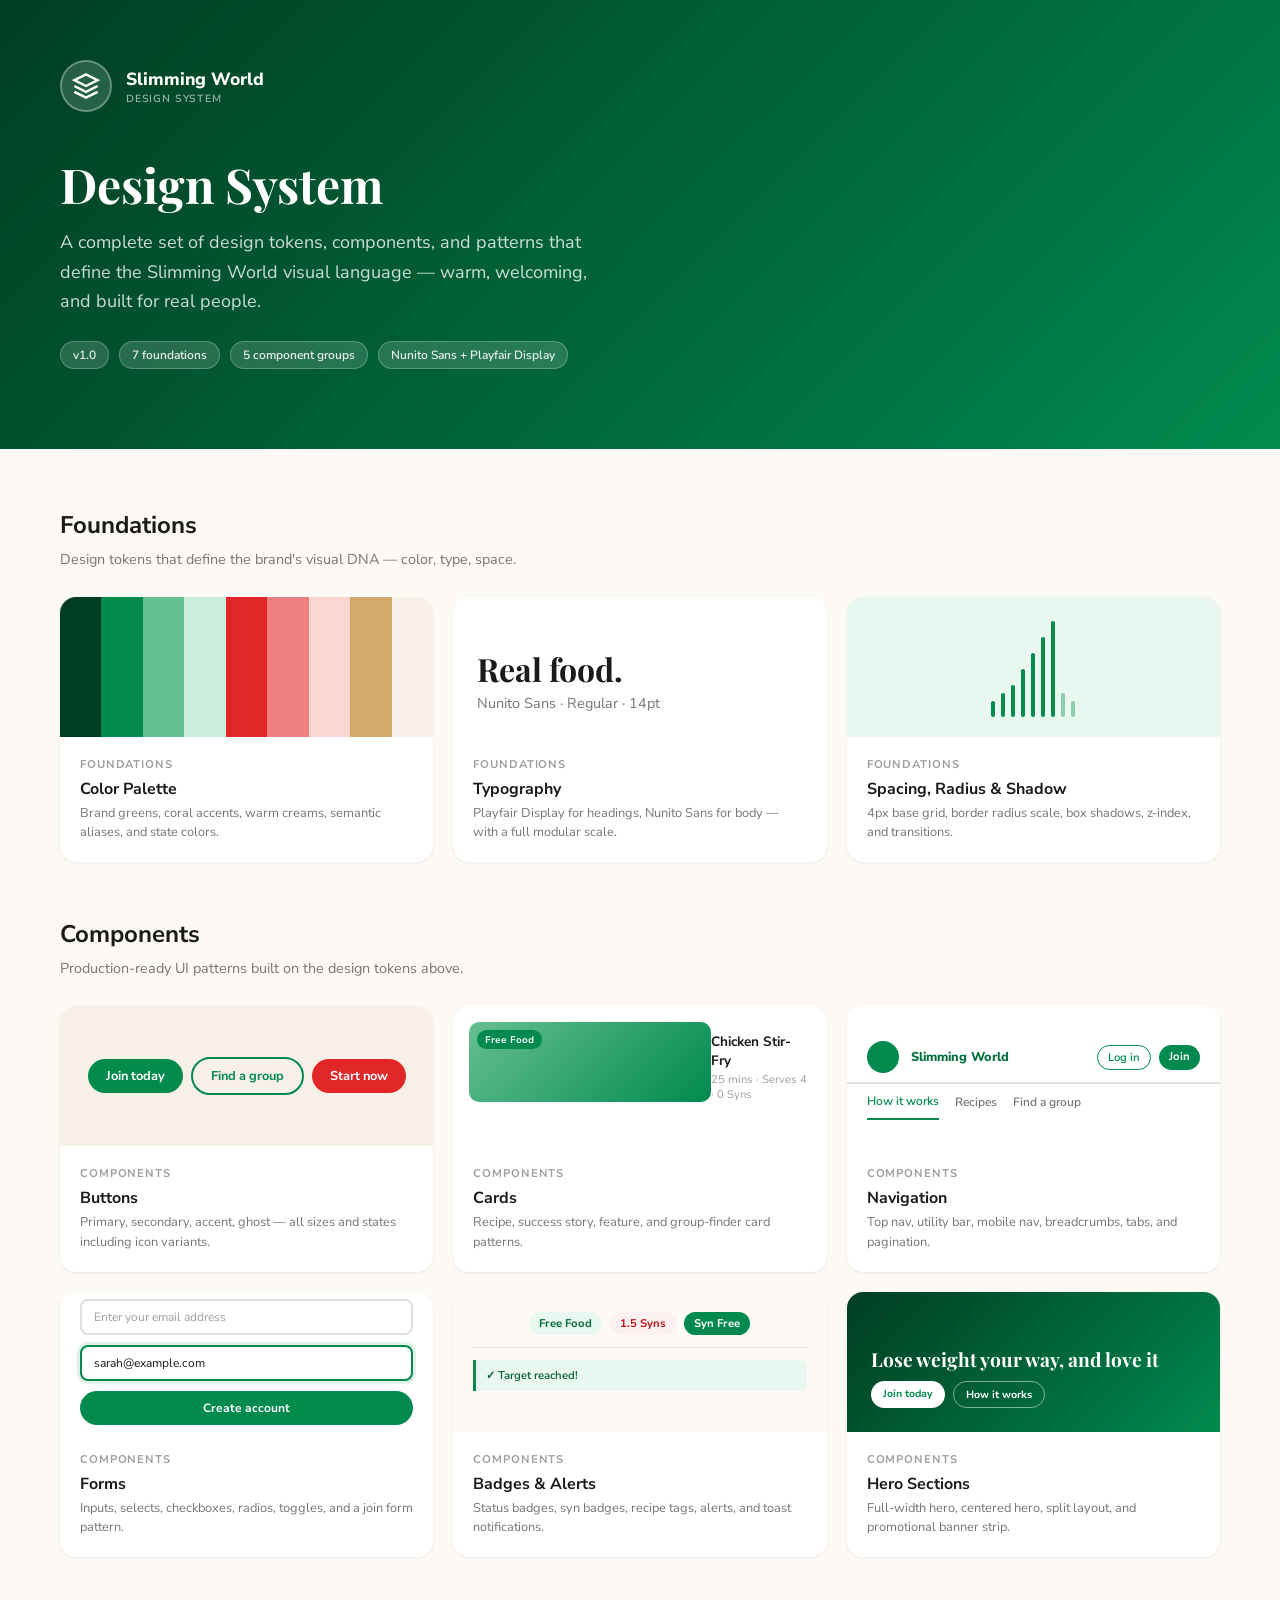
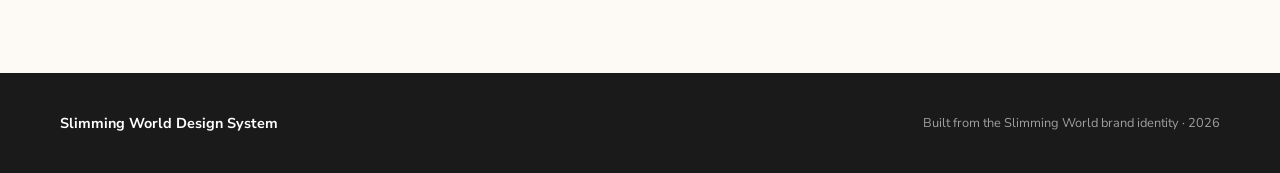
==== design-system/index.html @ 6410ade2 "Add Slimming World design system Complete design system derived from Slimming World's brand identity" ====
<!-- @dsCard group="Overview" -->
<!DOCTYPE html>
<html lang="en">
<head>
<meta charset="UTF-8">
<meta name="viewport" content="width=device-width, initial-scale=1.0">
<title>Slimming World Design System</title>
<link href="https://fonts.googleapis.com/css2?family=Playfair+Display:wght@700&family=Nunito+Sans:wght@400;600;700;800&display=swap" rel="stylesheet">
<style>
  *, *::before, *::after { box-sizing: border-box; margin: 0; padding: 0; }
  body { font-family: 'Nunito Sans', sans-serif; background: #fdfaf5; color: #1a1a1a; }

  header { background: linear-gradient(135deg, #003d22 0%, #008a4e 100%); padding: 60px 60px 80px; }
  header .logo-row { display:flex; align-items:center; gap:14px; margin-bottom:40px; }
  header .logo-mark { width:52px; height:52px; border-radius:50%; background:rgba(255,255,255,0.15); border:2px solid rgba(255,255,255,0.3); display:flex; align-items:center; justify-content:center; }
  header .logo-text { font-size:1.1rem; font-weight:800; color:#fff; }
  header .logo-sub { font-size:0.65rem; font-weight:600; color:rgba(255,255,255,0.6); text-transform:uppercase; letter-spacing:0.08em; display:block; }
  header h1 { font-family:'Playfair Display',serif; font-size:3rem; font-weight:700; color:#fff; margin-bottom:12px; }
  header p { font-size:1.125rem; color:rgba(255,255,255,0.8); max-width:560px; line-height:1.65; }
  header .badges { display:flex; gap:10px; margin-top:24px; flex-wrap:wrap; }
  header .hbadge { background:rgba(255,255,255,0.15); border:1px solid rgba(255,255,255,0.25); color:rgba(255,255,255,0.9); font-size:0.75rem; font-weight:600; padding:5px 12px; border-radius:9999px; }

  .content { padding: 60px; }
  .section-title { font-size:1.5rem; font-weight:700; color:#1a1a1a; margin-bottom:8px; }
  .section-sub { font-size:0.9rem; color:#757575; margin-bottom:28px; }

  .card-grid { display:grid; grid-template-columns: repeat(auto-fill, minmax(280px, 1fr)); gap:20px; margin-bottom:56px; }
  .ds-card { background:#fff; border-radius:16px; overflow:hidden; box-shadow:0 1px 3px rgba(0,0,0,0.08); transition:all 250ms; cursor:pointer; text-decoration:none; color:inherit; display:block; }
  .ds-card:hover { box-shadow:0 10px 30px rgba(0,138,78,0.15); transform:translateY(-3px); }
  .ds-card .thumb { height:140px; display:flex; align-items:center; justify-content:center; }
  .ds-card .info { padding:20px; }
  .ds-card .name { font-weight:700; font-size:1rem; margin-bottom:4px; }
  .ds-card .desc { font-size:0.8rem; color:#757575; line-height:1.5; }
  .ds-card .group { font-size:0.7rem; font-weight:700; text-transform:uppercase; letter-spacing:0.08em; color:#9e9e9e; margin-bottom:6px; }

  /* Token previews */
  .color-strip { height:100%; display:flex; }
  .color-strip div { flex:1; }

  /* Footer */
  footer { background:#1a1a1a; color:#9e9e9e; padding:40px 60px; display:flex; align-items:center; justify-content:space-between; }
  footer .logo { font-weight:700; color:#fff; font-size:0.9rem; }
  footer .meta { font-size:0.8rem; }
</style>
</head>
<body>

<header>
  <div class="logo-row">
    <div class="logo-mark">
      <svg width="28" height="28" viewBox="0 0 24 24" fill="none" stroke="white" stroke-width="2"><path d="M12 2L2 7l10 5 10-5-10-5z"/><path d="M2 17l10 5 10-5"/><path d="M2 12l10 5 10-5"/></svg>
    </div>
    <div>
      <div class="logo-text">Slimming World</div>
      <span class="logo-sub">Design System</span>
    </div>
  </div>
  <h1>Design System</h1>
  <p>A complete set of design tokens, components, and patterns that define the Slimming World visual language — warm, welcoming, and built for real people.</p>
  <div class="badges">
    <span class="hbadge">v1.0</span>
    <span class="hbadge">7 foundations</span>
    <span class="hbadge">5 component groups</span>
    <span class="hbadge">Nunito Sans + Playfair Display</span>
  </div>
</header>

<div class="content">

  <div class="section-title">Foundations</div>
  <div class="section-sub">Design tokens that define the brand's visual DNA — color, type, space.</div>
  <div class="card-grid">

    <a href="foundations/colors.html" class="ds-card">
      <div class="thumb">
        <div class="color-strip" style="width:100%;height:100%">
          <div style="background:#003d22"></div>
          <div style="background:#008a4e"></div>
          <div style="background:#66be93"></div>
          <div style="background:#ccecdb"></div>
          <div style="background:#e02626"></div>
          <div style="background:#f08080"></div>
          <div style="background:#fbd4d4"></div>
          <div style="background:#d4a96a"></div>
          <div style="background:#f7f0e6"></div>
        </div>
      </div>
      <div class="info">
        <div class="group">Foundations</div>
        <div class="name">Color Palette</div>
        <div class="desc">Brand greens, coral accents, warm creams, semantic aliases, and state colors.</div>
      </div>
    </a>

    <a href="foundations/typography.html" class="ds-card">
      <div class="thumb" style="background:#fff;padding:24px;flex-direction:column;align-items:flex-start;justify-content:flex-end;gap:8px;">
        <div style="font-family:'Playfair Display',serif;font-size:2rem;font-weight:700;color:#1a1a1a;line-height:1">Real food.</div>
        <div style="font-family:'Nunito Sans',sans-serif;font-size:0.9rem;color:#757575">Nunito Sans · Regular · 14pt</div>
      </div>
      <div class="info">
        <div class="group">Foundations</div>
        <div class="name">Typography</div>
        <div class="desc">Playfair Display for headings, Nunito Sans for body — with a full modular scale.</div>
      </div>
    </a>

    <a href="foundations/spacing.html" class="ds-card">
      <div class="thumb" style="background:#e8f7f0;display:flex;align-items:flex-end;padding:20px;gap:6px;">
        <div style="background:#008a4e;width:4px;height:16px;border-radius:2px"></div>
        <div style="background:#008a4e;width:4px;height:24px;border-radius:2px"></div>
        <div style="background:#008a4e;width:4px;height:32px;border-radius:2px"></div>
        <div style="background:#008a4e;width:4px;height:48px;border-radius:2px"></div>
        <div style="background:#008a4e;width:4px;height:64px;border-radius:2px"></div>
        <div style="background:#008a4e;width:4px;height:80px;border-radius:2px"></div>
        <div style="background:#008a4e;width:4px;height:96px;border-radius:2px"></div>
        <div style="background:#33a46e;width:4px;height:24px;border-radius:2px;opacity:0.5"></div>
        <div style="background:#33a46e;width:4px;height:16px;border-radius:2px;opacity:0.5"></div>
      </div>
      <div class="info">
        <div class="group">Foundations</div>
        <div class="name">Spacing, Radius & Shadow</div>
        <div class="desc">4px base grid, border radius scale, box shadows, z-index, and transitions.</div>
      </div>
    </a>

  </div>

  <div class="section-title">Components</div>
  <div class="section-sub">Production-ready UI patterns built on the design tokens above.</div>
  <div class="card-grid">

    <a href="components/buttons.html" class="ds-card">
      <div class="thumb" style="background:#f7f0e6;gap:8px;flex-wrap:wrap;padding:20px;">
        <div style="background:#008a4e;color:#fff;font-family:'Nunito Sans',sans-serif;font-weight:700;font-size:0.8rem;padding:8px 18px;border-radius:9999px">Join today</div>
        <div style="background:transparent;color:#008a4e;font-family:'Nunito Sans',sans-serif;font-weight:700;font-size:0.8rem;padding:8px 18px;border-radius:9999px;border:2px solid #008a4e">Find a group</div>
        <div style="background:#e02626;color:#fff;font-family:'Nunito Sans',sans-serif;font-weight:700;font-size:0.8rem;padding:8px 18px;border-radius:9999px">Start now</div>
      </div>
      <div class="info">
        <div class="group">Components</div>
        <div class="name">Buttons</div>
        <div class="desc">Primary, secondary, accent, ghost — all sizes and states including icon variants.</div>
      </div>
    </a>

    <a href="components/cards.html" class="ds-card">
      <div class="thumb" style="background:#fff;padding:16px;align-items:flex-start;justify-content:flex-start;">
        <div style="background:linear-gradient(135deg,#66be93,#008a4e);border-radius:10px;width:100%;height:80px;position:relative;">
          <div style="position:absolute;top:8px;left:8px;background:#008a4e;color:#fff;font-size:0.6rem;font-weight:700;padding:3px 8px;border-radius:9999px">Free Food</div>
        </div>
        <div style="padding:10px 0 0;font-family:'Nunito Sans',sans-serif">
          <div style="font-weight:700;font-size:0.85rem">Chicken Stir-Fry</div>
          <div style="font-size:0.7rem;color:#9e9e9e;margin-top:2px">25 mins · Serves 4 · 0 Syns</div>
        </div>
      </div>
      <div class="info">
        <div class="group">Components</div>
        <div class="name">Cards</div>
        <div class="desc">Recipe, success story, feature, and group-finder card patterns.</div>
      </div>
    </a>

    <a href="components/navigation.html" class="ds-card">
      <div class="thumb" style="background:#fff;flex-direction:column;align-items:stretch;padding:0;">
        <div style="background:#fff;border-bottom:2px solid #e0e0e0;padding:0 20px;height:52px;display:flex;align-items:center;gap:12px">
          <div style="width:32px;height:32px;border-radius:50%;background:#008a4e"></div>
          <div style="font-family:'Nunito Sans',sans-serif;font-weight:800;font-size:0.8rem;color:#006e3d">Slimming World</div>
          <div style="margin-left:auto;display:flex;gap:8px">
            <div style="font-family:'Nunito Sans',sans-serif;font-size:0.7rem;font-weight:600;color:#008a4e;border:1.5px solid #008a4e;padding:4px 10px;border-radius:9999px">Log in</div>
            <div style="font-family:'Nunito Sans',sans-serif;font-size:0.7rem;font-weight:700;color:#fff;background:#008a4e;padding:4px 10px;border-radius:9999px">Join</div>
          </div>
        </div>
        <div style="display:flex;gap:16px;padding:0 20px;height:36px;align-items:center">
          <div style="font-size:0.75rem;font-weight:600;color:#008a4e;border-bottom:2px solid #008a4e;height:100%;display:flex;align-items:center">How it works</div>
          <div style="font-size:0.75rem;font-weight:600;color:#757575">Recipes</div>
          <div style="font-size:0.75rem;font-weight:600;color:#757575">Find a group</div>
        </div>
      </div>
      <div class="info">
        <div class="group">Components</div>
        <div class="name">Navigation</div>
        <div class="desc">Top nav, utility bar, mobile nav, breadcrumbs, tabs, and pagination.</div>
      </div>
    </a>

    <a href="components/forms.html" class="ds-card">
      <div class="thumb" style="background:#fff;padding:20px;flex-direction:column;gap:10px;align-items:stretch">
        <div style="background:#fff;border:2px solid #e0e0e0;border-radius:8px;padding:8px 12px;font-size:0.75rem;color:#9e9e9e;font-family:'Nunito Sans',sans-serif">Enter your email address</div>
        <div style="background:#fff;border:2px solid #008a4e;border-radius:8px;padding:8px 12px;font-size:0.75rem;color:#1a1a1a;font-family:'Nunito Sans',sans-serif;box-shadow:0 0 0 3px rgba(0,138,78,0.12)">sarah@example.com</div>
        <div style="background:#008a4e;color:#fff;border-radius:9999px;padding:9px;font-size:0.75rem;font-weight:700;text-align:center;font-family:'Nunito Sans',sans-serif">Create account</div>
      </div>
      <div class="info">
        <div class="group">Components</div>
        <div class="name">Forms</div>
        <div class="desc">Inputs, selects, checkboxes, radios, toggles, and a join form pattern.</div>
      </div>
    </a>

    <a href="components/badges-alerts.html" class="ds-card">
      <div class="thumb" style="background:#fdfaf5;padding:20px;flex-wrap:wrap;gap:8px;align-items:flex-start;align-content:flex-start">
        <div style="background:#e8f7f0;color:#006e3d;font-size:0.7rem;font-weight:700;padding:4px 10px;border-radius:9999px">Free Food</div>
        <div style="background:#fdf0f0;color:#b81a1a;font-size:0.7rem;font-weight:700;padding:4px 10px;border-radius:9999px">1.5 Syns</div>
        <div style="background:#008a4e;color:#fff;font-size:0.7rem;font-weight:700;padding:4px 10px;border-radius:9999px">Syn Free</div>
        <div style="width:100%;height:1px;background:#e0e0e0;margin:4px 0"></div>
        <div style="background:#e8f7f0;border-left:3px solid #008a4e;padding:8px 10px;border-radius:0 6px 6px 0;font-size:0.7rem;font-weight:600;color:#005a32;width:100%">✓ Target reached!</div>
      </div>
      <div class="info">
        <div class="group">Components</div>
        <div class="name">Badges & Alerts</div>
        <div class="desc">Status badges, syn badges, recipe tags, alerts, and toast notifications.</div>
      </div>
    </a>

    <a href="components/hero-sections.html" class="ds-card">
      <div class="thumb" style="background:linear-gradient(135deg,#003d22,#008a4e);padding:24px;flex-direction:column;align-items:flex-start;justify-content:flex-end">
        <div style="font-family:'Playfair Display',serif;font-size:1.2rem;font-weight:700;color:#fff;line-height:1.2;margin-bottom:10px">Lose weight your way, and love it</div>
        <div style="display:flex;gap:8px">
          <div style="background:#fff;color:#008a4e;font-size:0.65rem;font-weight:700;padding:5px 12px;border-radius:9999px">Join today</div>
          <div style="border:1.5px solid rgba(255,255,255,0.5);color:#fff;font-size:0.65rem;font-weight:700;padding:5px 12px;border-radius:9999px">How it works</div>
        </div>
      </div>
      <div class="info">
        <div class="group">Components</div>
        <div class="name">Hero Sections</div>
        <div class="desc">Full-width hero, centered hero, split layout, and promotional banner strip.</div>
      </div>
    </a>

  </div>

</div>

<footer>
  <div class="logo">Slimming World Design System</div>
  <div class="meta">Built from the Slimming World brand identity · 2026</div>
</footer>

</body>
</html>
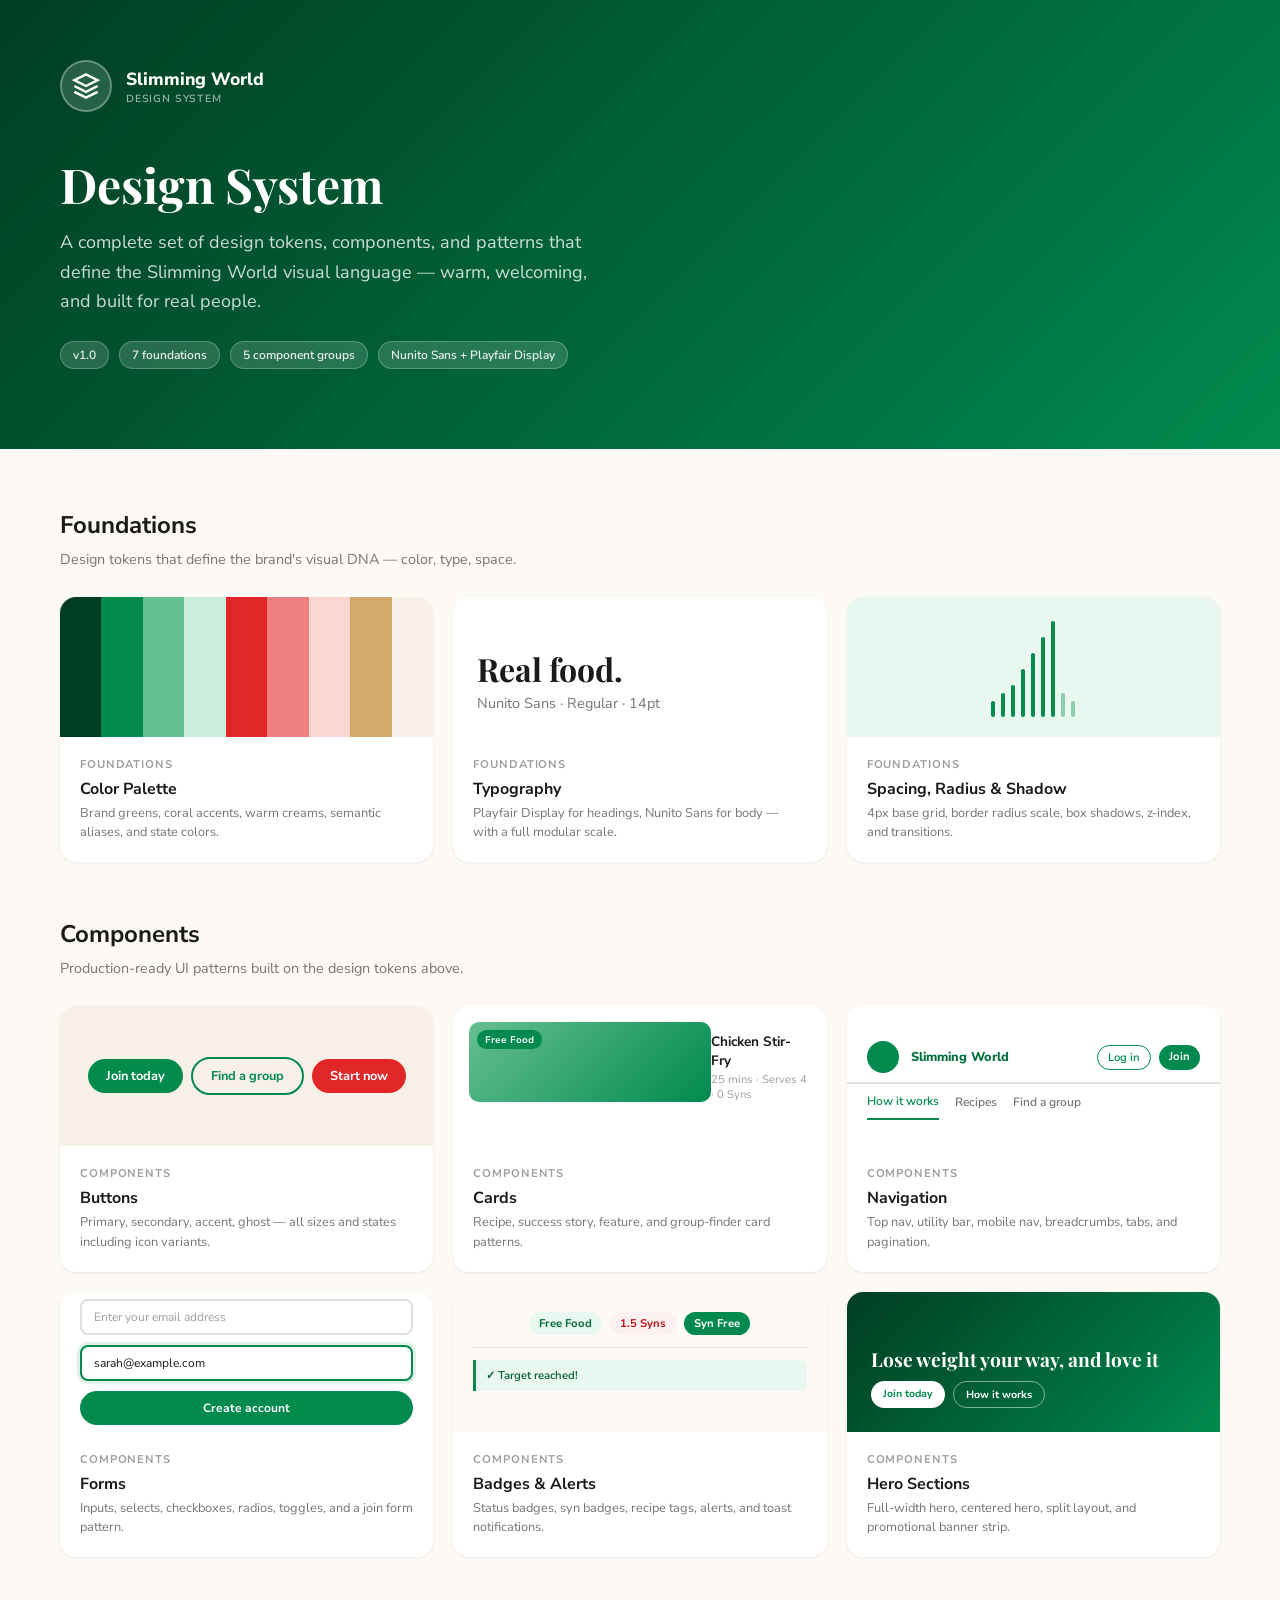
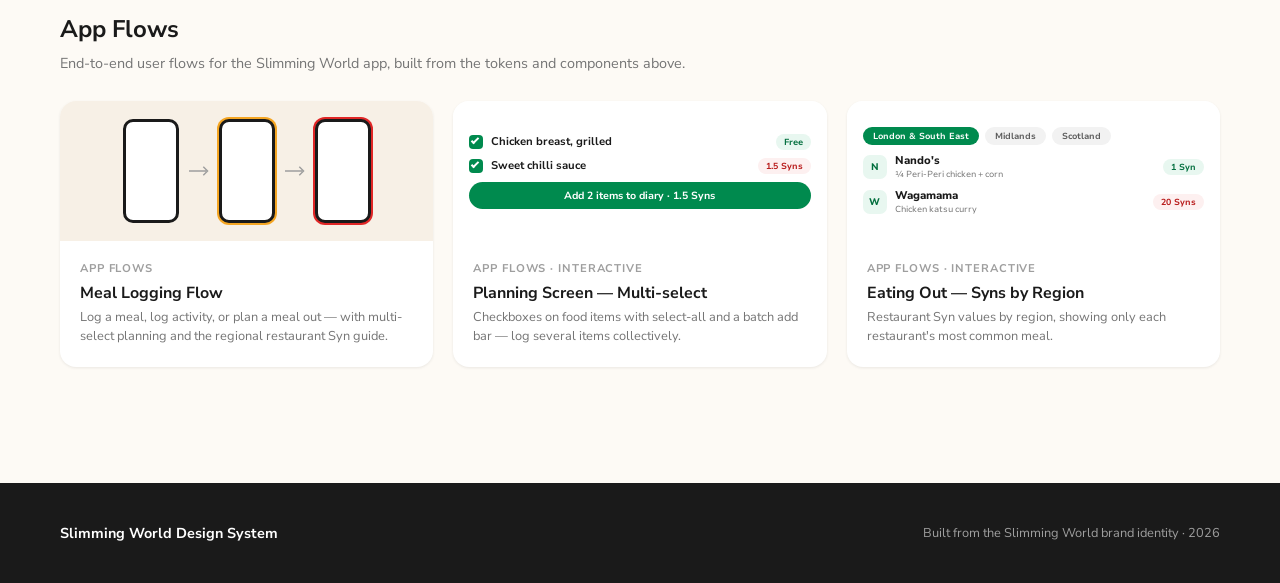
==== commit 1f60dec5: "Add adjusted meal logging flow with multi-select planning and regional eating-out guide Adjusts the " ====
--- a/design-system/index.html
+++ b/design-system/index.html
@@ -227,6 +227,73 @@
 
   </div>
 
+  <div class="section-title">App Flows</div>
+  <div class="section-sub">End-to-end user flows for the Slimming World app, built from the tokens and components above.</div>
+  <div class="card-grid">
+
+    <a href="../app-flow/index.html" class="ds-card">
+      <div class="thumb" style="background:#f7f0e6;gap:10px;padding:20px;">
+        <div style="width:56px;height:104px;background:#fff;border:3px solid #1a1a1a;border-radius:10px;"></div>
+        <svg width="20" height="12" viewBox="0 0 28 16" fill="none"><path d="M0 8h24M20 2l6 6-6 6" stroke="#9e9e9e" stroke-width="2"/></svg>
+        <div style="width:56px;height:104px;background:#fff;border:3px solid #1a1a1a;border-radius:10px;box-shadow:0 0 0 2px #f5a623;"></div>
+        <svg width="20" height="12" viewBox="0 0 28 16" fill="none"><path d="M0 8h24M20 2l6 6-6 6" stroke="#9e9e9e" stroke-width="2"/></svg>
+        <div style="width:56px;height:104px;background:#fff;border:3px solid #1a1a1a;border-radius:10px;box-shadow:0 0 0 2px #e02626;"></div>
+      </div>
+      <div class="info">
+        <div class="group">App Flows</div>
+        <div class="name">Meal Logging Flow</div>
+        <div class="desc">Log a meal, log activity, or plan a meal out — with multi-select planning and the regional restaurant Syn guide.</div>
+      </div>
+    </a>
+
+    <a href="../app-flow/planning-screen.html" class="ds-card">
+      <div class="thumb" style="background:#fff;flex-direction:column;align-items:stretch;padding:16px;gap:8px;">
+        <div style="display:flex;align-items:center;gap:8px;font-family:'Nunito Sans',sans-serif;">
+          <div style="width:14px;height:14px;background:#008a4e;border-radius:4px;position:relative;"><div style="position:absolute;left:4px;top:1px;width:4px;height:8px;border:2px solid #fff;border-top:none;border-left:none;transform:rotate(45deg);"></div></div>
+          <div style="font-size:0.7rem;font-weight:700;">Chicken breast, grilled</div>
+          <div style="margin-left:auto;background:#e8f7f0;color:#006e3d;font-size:0.55rem;font-weight:700;padding:2px 8px;border-radius:9999px;">Free</div>
+        </div>
+        <div style="display:flex;align-items:center;gap:8px;font-family:'Nunito Sans',sans-serif;">
+          <div style="width:14px;height:14px;background:#008a4e;border-radius:4px;position:relative;"><div style="position:absolute;left:4px;top:1px;width:4px;height:8px;border:2px solid #fff;border-top:none;border-left:none;transform:rotate(45deg);"></div></div>
+          <div style="font-size:0.7rem;font-weight:700;">Sweet chilli sauce</div>
+          <div style="margin-left:auto;background:#fdf0f0;color:#b81a1a;font-size:0.55rem;font-weight:700;padding:2px 8px;border-radius:9999px;">1.5 Syns</div>
+        </div>
+        <div style="background:#008a4e;color:#fff;border-radius:9999px;padding:6px;font-size:0.65rem;font-weight:700;text-align:center;font-family:'Nunito Sans',sans-serif;">Add 2 items to diary · 1.5 Syns</div>
+      </div>
+      <div class="info">
+        <div class="group">App Flows · Interactive</div>
+        <div class="name">Planning Screen — Multi-select</div>
+        <div class="desc">Checkboxes on food items with select-all and a batch add bar — log several items collectively.</div>
+      </div>
+    </a>
+
+    <a href="../app-flow/eating-out.html" class="ds-card">
+      <div class="thumb" style="background:#fff;flex-direction:column;align-items:stretch;padding:16px;gap:8px;">
+        <div style="display:flex;gap:6px;font-family:'Nunito Sans',sans-serif;">
+          <div style="background:#008a4e;color:#fff;font-size:0.55rem;font-weight:700;padding:3px 10px;border-radius:9999px;">London &amp; South East</div>
+          <div style="background:#f2f2f2;color:#5c5c5c;font-size:0.55rem;font-weight:700;padding:3px 10px;border-radius:9999px;">Midlands</div>
+          <div style="background:#f2f2f2;color:#5c5c5c;font-size:0.55rem;font-weight:700;padding:3px 10px;border-radius:9999px;">Scotland</div>
+        </div>
+        <div style="display:flex;align-items:center;gap:8px;font-family:'Nunito Sans',sans-serif;">
+          <div style="width:24px;height:24px;background:#e8f7f0;color:#006e3d;border-radius:7px;display:flex;align-items:center;justify-content:center;font-size:0.6rem;font-weight:800;">N</div>
+          <div><div style="font-size:0.7rem;font-weight:800;">Nando's</div><div style="font-size:0.55rem;color:#757575;">¼ Peri-Peri chicken + corn</div></div>
+          <div style="margin-left:auto;background:#e8f7f0;color:#006e3d;font-size:0.55rem;font-weight:700;padding:2px 8px;border-radius:9999px;">1 Syn</div>
+        </div>
+        <div style="display:flex;align-items:center;gap:8px;font-family:'Nunito Sans',sans-serif;">
+          <div style="width:24px;height:24px;background:#e8f7f0;color:#006e3d;border-radius:7px;display:flex;align-items:center;justify-content:center;font-size:0.6rem;font-weight:800;">W</div>
+          <div><div style="font-size:0.7rem;font-weight:800;">Wagamama</div><div style="font-size:0.55rem;color:#757575;">Chicken katsu curry</div></div>
+          <div style="margin-left:auto;background:#fdf0f0;color:#b81a1a;font-size:0.55rem;font-weight:700;padding:2px 8px;border-radius:9999px;">20 Syns</div>
+        </div>
+      </div>
+      <div class="info">
+        <div class="group">App Flows · Interactive</div>
+        <div class="name">Eating Out — Syns by Region</div>
+        <div class="desc">Restaurant Syn values by region, showing only each restaurant's most common meal.</div>
+      </div>
+    </a>
+
+  </div>
+
 </div>
 
 <footer>
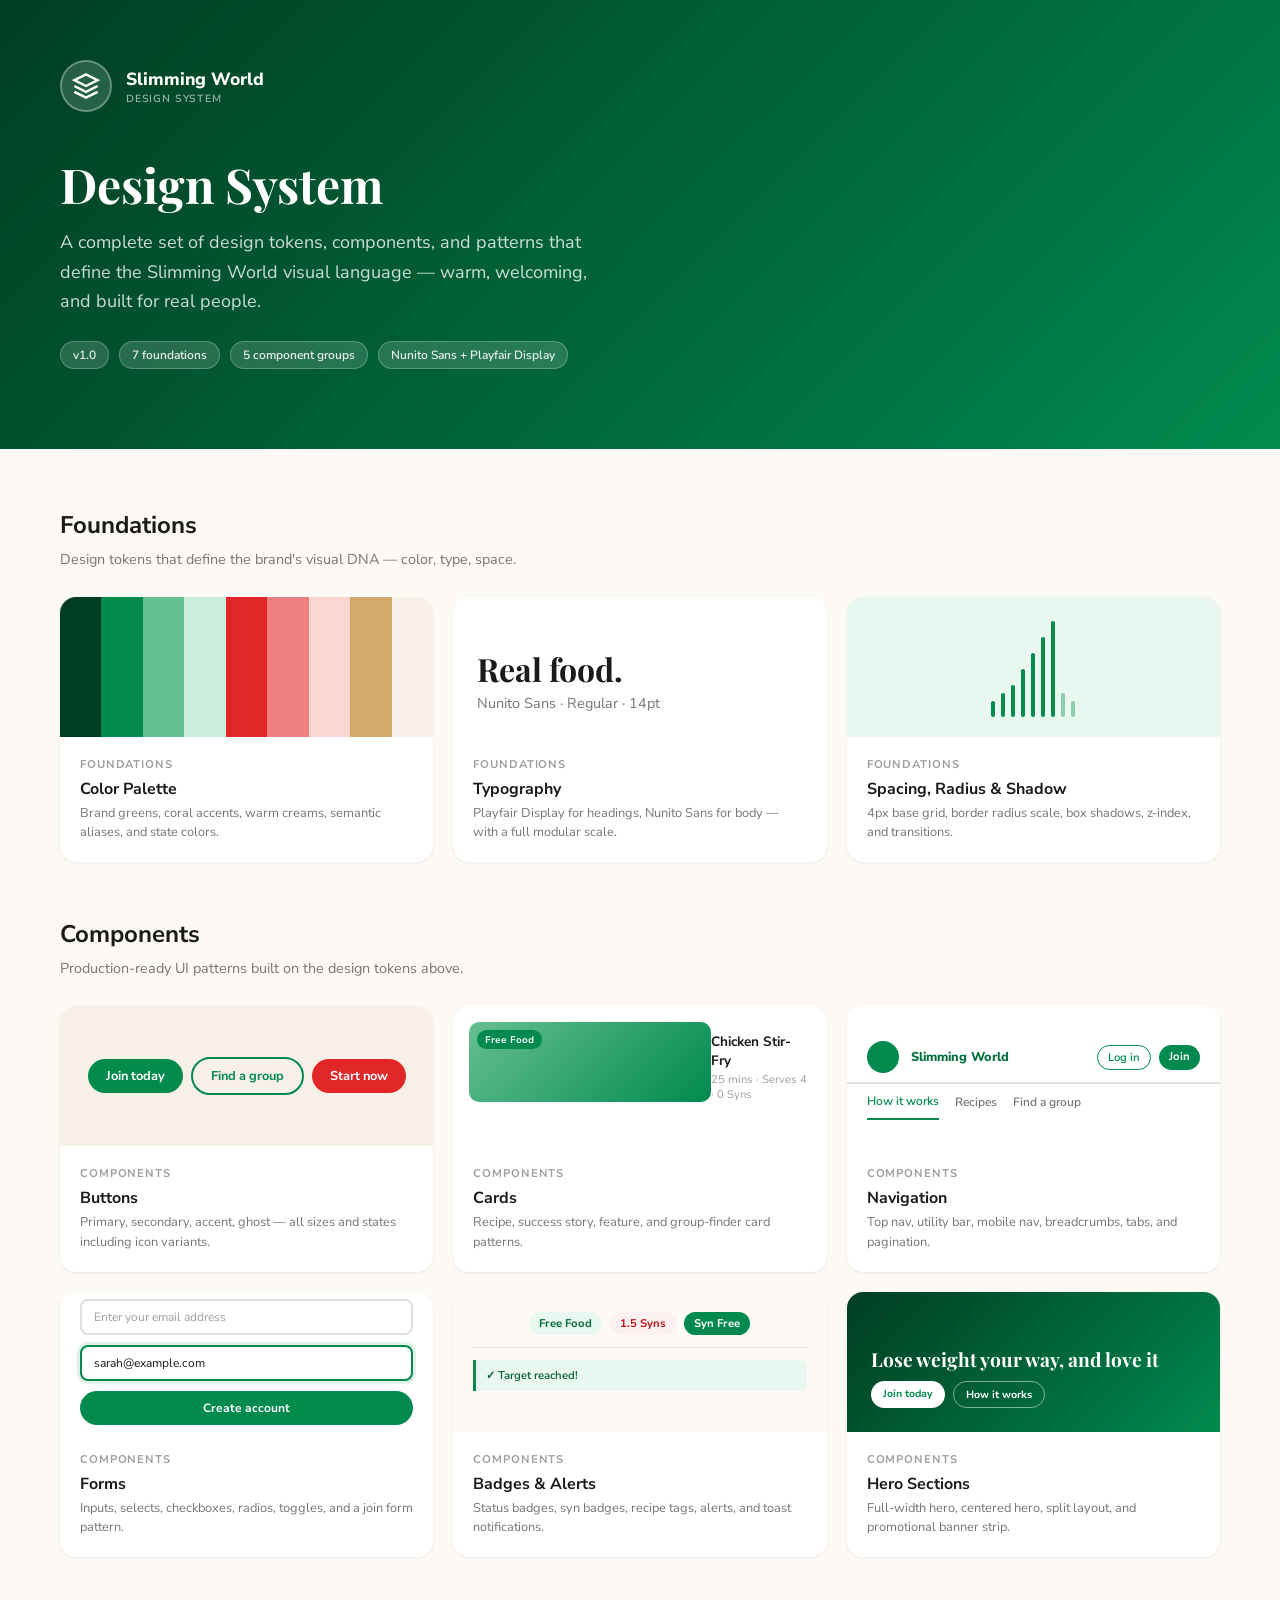
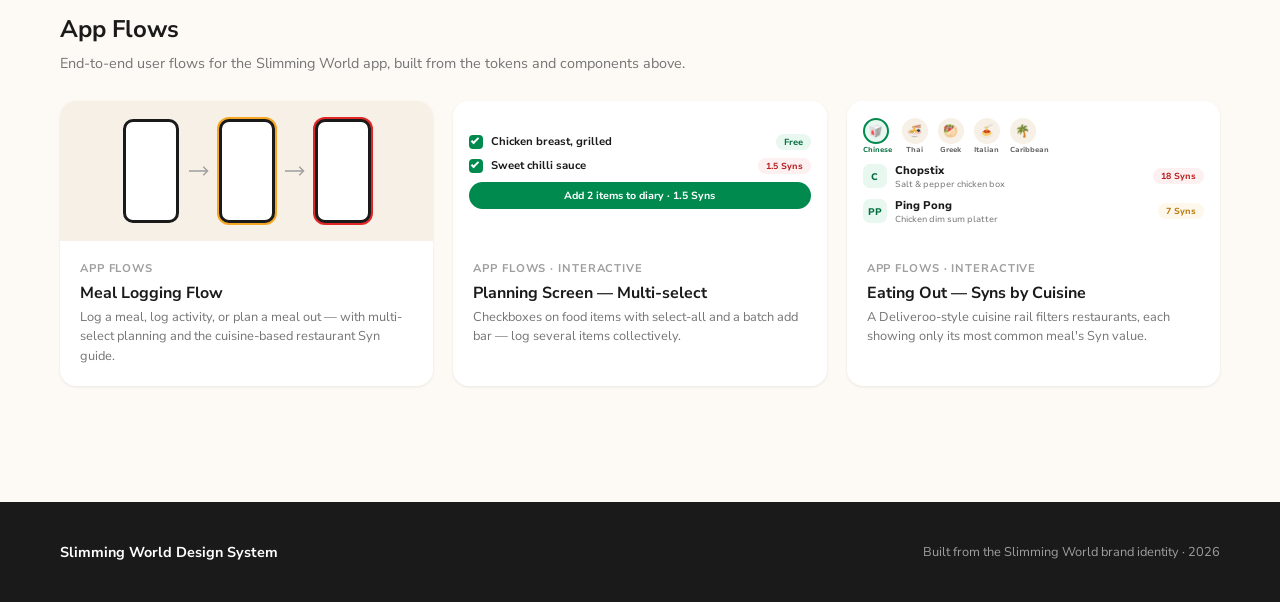
==== commit 2f1e7d47: "Rework Eating Out guide to browse by cuisine instead of UK region Replaces the UK-region picker with" ====
--- a/design-system/index.html
+++ b/design-system/index.html
@@ -242,7 +242,7 @@
       <div class="info">
         <div class="group">App Flows</div>
         <div class="name">Meal Logging Flow</div>
-        <div class="desc">Log a meal, log activity, or plan a meal out — with multi-select planning and the regional restaurant Syn guide.</div>
+        <div class="desc">Log a meal, log activity, or plan a meal out — with multi-select planning and the cuisine-based restaurant Syn guide.</div>
       </div>
     </a>
 
@@ -269,26 +269,28 @@
 
     <a href="../app-flow/eating-out.html" class="ds-card">
       <div class="thumb" style="background:#fff;flex-direction:column;align-items:stretch;padding:16px;gap:8px;">
-        <div style="display:flex;gap:6px;font-family:'Nunito Sans',sans-serif;">
-          <div style="background:#008a4e;color:#fff;font-size:0.55rem;font-weight:700;padding:3px 10px;border-radius:9999px;">London &amp; South East</div>
-          <div style="background:#f2f2f2;color:#5c5c5c;font-size:0.55rem;font-weight:700;padding:3px 10px;border-radius:9999px;">Midlands</div>
-          <div style="background:#f2f2f2;color:#5c5c5c;font-size:0.55rem;font-weight:700;padding:3px 10px;border-radius:9999px;">Scotland</div>
+        <div style="display:flex;gap:10px;font-family:'Nunito Sans',sans-serif;">
+          <div style="text-align:center;"><div style="width:26px;height:26px;border-radius:50%;background:#e8f7f0;border:2px solid #008a4e;display:flex;align-items:center;justify-content:center;font-size:0.75rem;">🥡</div><div style="font-size:0.45rem;font-weight:700;color:#006e3d;margin-top:1px;">Chinese</div></div>
+          <div style="text-align:center;"><div style="width:26px;height:26px;border-radius:50%;background:#f7f0e6;display:flex;align-items:center;justify-content:center;font-size:0.75rem;">🍜</div><div style="font-size:0.45rem;font-weight:700;color:#5c5c5c;margin-top:1px;">Thai</div></div>
+          <div style="text-align:center;"><div style="width:26px;height:26px;border-radius:50%;background:#f7f0e6;display:flex;align-items:center;justify-content:center;font-size:0.75rem;">🥙</div><div style="font-size:0.45rem;font-weight:700;color:#5c5c5c;margin-top:1px;">Greek</div></div>
+          <div style="text-align:center;"><div style="width:26px;height:26px;border-radius:50%;background:#f7f0e6;display:flex;align-items:center;justify-content:center;font-size:0.75rem;">🍝</div><div style="font-size:0.45rem;font-weight:700;color:#5c5c5c;margin-top:1px;">Italian</div></div>
+          <div style="text-align:center;"><div style="width:26px;height:26px;border-radius:50%;background:#f7f0e6;display:flex;align-items:center;justify-content:center;font-size:0.75rem;">🌴</div><div style="font-size:0.45rem;font-weight:700;color:#5c5c5c;margin-top:1px;">Caribbean</div></div>
         </div>
         <div style="display:flex;align-items:center;gap:8px;font-family:'Nunito Sans',sans-serif;">
-          <div style="width:24px;height:24px;background:#e8f7f0;color:#006e3d;border-radius:7px;display:flex;align-items:center;justify-content:center;font-size:0.6rem;font-weight:800;">N</div>
-          <div><div style="font-size:0.7rem;font-weight:800;">Nando's</div><div style="font-size:0.55rem;color:#757575;">¼ Peri-Peri chicken + corn</div></div>
-          <div style="margin-left:auto;background:#e8f7f0;color:#006e3d;font-size:0.55rem;font-weight:700;padding:2px 8px;border-radius:9999px;">1 Syn</div>
+          <div style="width:24px;height:24px;background:#e8f7f0;color:#006e3d;border-radius:7px;display:flex;align-items:center;justify-content:center;font-size:0.6rem;font-weight:800;">C</div>
+          <div><div style="font-size:0.7rem;font-weight:800;">Chopstix</div><div style="font-size:0.55rem;color:#757575;">Salt &amp; pepper chicken box</div></div>
+          <div style="margin-left:auto;background:#fdf0f0;color:#b81a1a;font-size:0.55rem;font-weight:700;padding:2px 8px;border-radius:9999px;">18 Syns</div>
         </div>
         <div style="display:flex;align-items:center;gap:8px;font-family:'Nunito Sans',sans-serif;">
-          <div style="width:24px;height:24px;background:#e8f7f0;color:#006e3d;border-radius:7px;display:flex;align-items:center;justify-content:center;font-size:0.6rem;font-weight:800;">W</div>
-          <div><div style="font-size:0.7rem;font-weight:800;">Wagamama</div><div style="font-size:0.55rem;color:#757575;">Chicken katsu curry</div></div>
-          <div style="margin-left:auto;background:#fdf0f0;color:#b81a1a;font-size:0.55rem;font-weight:700;padding:2px 8px;border-radius:9999px;">20 Syns</div>
+          <div style="width:24px;height:24px;background:#e8f7f0;color:#006e3d;border-radius:7px;display:flex;align-items:center;justify-content:center;font-size:0.6rem;font-weight:800;">PP</div>
+          <div><div style="font-size:0.7rem;font-weight:800;">Ping Pong</div><div style="font-size:0.55rem;color:#757575;">Chicken dim sum platter</div></div>
+          <div style="margin-left:auto;background:#fef8ec;color:#b87708;font-size:0.55rem;font-weight:700;padding:2px 8px;border-radius:9999px;">7 Syns</div>
         </div>
       </div>
       <div class="info">
         <div class="group">App Flows · Interactive</div>
-        <div class="name">Eating Out — Syns by Region</div>
-        <div class="desc">Restaurant Syn values by region, showing only each restaurant's most common meal.</div>
+        <div class="name">Eating Out — Syns by Cuisine</div>
+        <div class="desc">A Deliveroo-style cuisine rail filters restaurants, each showing only its most common meal's Syn value.</div>
       </div>
     </a>
 
